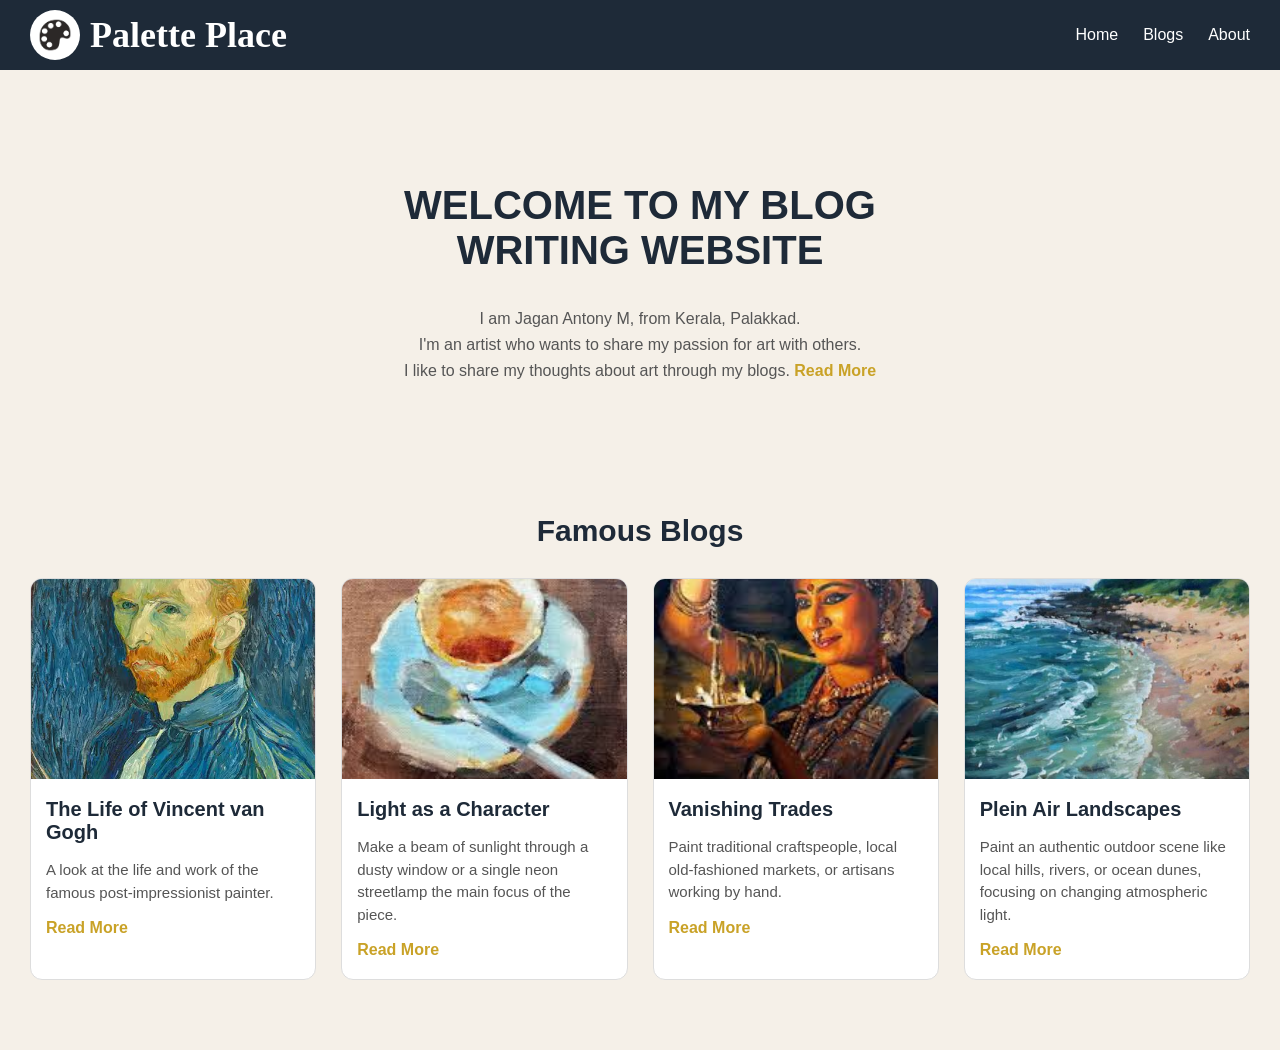
==== index.html @ dc1748e7 "initial commit" ====
<!DOCTYPE html>
<html>

<head>
    <meta charset="UTF-8">
    <meta name="viewport" content="width=device-width, initial-scale=1.0">

    <title>Palette Place</title>

    <link rel="stylesheet" href="style.css">
</head>

<body>

    <!-- Header -->
    <header class="header">

        <h1 class="logo">
            <img src="images/logo.jpg" alt="Palette Place Logo">
            Palette Place
        </h1>

        <nav>
            <ul>
                <li><a href="index.html">Home</a></li>
                <li><a href="pages/blogs.html">Blogs</a></li>
                <li><a href="pages/about.html">About</a></li>
            </ul>
        </nav>

    </header>


    <main>

        <!-- Welcome Section -->
        <section class="welcome">

            <h1>
                WELCOME TO MY BLOG<br>
                WRITING WEBSITE
            </h1>

            <p>
                I am Jagan Antony M, from Kerala, Palakkad.<br>
                I'm an artist who wants to share my passion for art with others.<br>
                I like to share my thoughts about art through my blogs.
                <a href="pages/blogs.html">Read More</a>
            </p>

        </section>


    
        <!-- Blog Section -->
        <section class="blog-section">

            <h2>Famous Blogs</h2>

            <div class="blog-list">

                <article class="blog-card">

                    <img src="images/vangogh.webp"
                         alt="Life of Vincent van Gogh">

                    <h3>The Life of Vincent van Gogh</h3>

                    <p>
                        A look at the life and work of the famous
                        post-impressionist painter.
                    </p>

                    <a href="pages/blogs.html">
                        Read More
                    </a>

                </article>


                <article class="blog-card">

                    <img src="images/blog2.jpg"
                         alt="Light as a Character">

                    <h3>Light as a Character</h3>

                    <p>
                        Make a beam of sunlight through a dusty window
                        or a single neon streetlamp the main focus of the piece.
                    </p>

                    <a href="pages/blogs.html">
                        Read More
                    </a>

                </article>


                <article class="blog-card">

                    <img src="images/blog3.jpg"
                         alt="Vanishing Trades">

                    <h3>Vanishing Trades</h3>

                    <p>
                        Paint traditional craftspeople, local old-fashioned
                        markets, or artisans working by hand.
                    </p>

                    <a href="pages/blogs.html">
                        Read More
                    </a>

                </article>


                <article class="blog-card">

                    <img src="images/blog4.jpg"
                         alt="Plein Air Landscapes">

                    <h3>Plein Air Landscapes</h3>

                    <p>
                        Paint an authentic outdoor scene like local hills,
                        rivers, or ocean dunes, focusing on changing
                        atmospheric light.
                    </p>

                    <a href="pages/blogs.html">
                        Read More
                    </a>

                </article>

            </div>

        </section>

    </main>

</body>

</html>
---- style.css ----
/* =========================
   General
========================= */

body {
    background-color: #f5f0e8;
    font-family: Arial, sans-serif;
    margin: 0;
    padding: 0;
}


/* =========================
   Header
========================= */

.header {
    background-color: #1e2a38;
    color: white;
    padding: 10px 30px;

    display: flex;
    align-items: center;
    justify-content: space-between;
}

.logo {
    font-size: 36px;
    font-family: serif;
    margin: 0;
    display: flex;
    align-items: center;
}

.logo img {
    width: 50px;
    height: 50px;
    object-fit: cover;
    margin-right: 10px;
    border-radius: 50%;
}


/* =========================
   Navigation
========================= */

nav ul {
    list-style: none;
    display: flex;
    gap: 25px;
    margin: 0;
    padding: 0;
}

nav a {
    color: white;
    text-decoration: none;
    font-size: 16px;
}

nav a:hover {
    color: #c9a227;
}


/* =========================
   Main
========================= */

main {
    padding: 30px;
}


/* =========================
   Welcome Section
========================= */

.welcome {
    text-align: center;
    padding: 50px 20px;
}

.welcome h1 {
    color: #1e2a38;
    font-size: 40px;
}

.welcome p {
    color: #555;
    line-height: 1.6;
}

.welcome a {
    color: #c9a227;
    text-decoration: none;
    font-weight: bold;
}

.welcome a:hover {
    text-decoration: underline;
}


/* =========================
   Section Headings
========================= */

.artist-section h2,
.blog-section h2 {
    text-align: center;
    color: #1e2a38;
    font-size: 30px;
    margin-bottom: 30px;
}


/* =========================
   Artist Card
========================= */

.artist-card {
    background-color: white;
    max-width: 600px;
    margin: 20px auto;
    padding: 20px;

    display: flex;
    gap: 20px;

    border-radius: 10px;
}

.artist-card img {
    width: 200px;
    height: 200px;
    object-fit: cover;
    border-radius: 8px;
}

.artist-card h3 {
    color: #1e2a38;
}

.artist-card p {
    line-height: 1.6;
    color: #555;
}

.artist-card a {
    color: #c9a227;
    text-decoration: none;
    font-weight: bold;
}

.artist-card a:hover {
    text-decoration: underline;
}


/* =========================
   Blog Section
========================= */

.blog-section {
    padding: 40px 0;
}

.blog-list {
    display: grid;

    grid-template-columns: repeat(4, 1fr);

    gap: 25px;
}


/* =========================
   Blog Card
========================= */

.blog-card {
    background-color: white;

    border: 1px solid #ddd;
    border-radius: 12px;

    overflow: hidden;

    padding-bottom: 20px;

    transition: transform 0.2s ease,
                box-shadow 0.2s ease;
}


/* Card hover effect */

.blog-card:hover {
    transform: translateY(-5px);

    box-shadow: 0 8px 20px rgba(0, 0, 0, 0.12);
}


/* Blog image */

.blog-card img {
    width: 100%;
    height: 200px;

    object-fit: cover;
}


/* Blog title */

.blog-card h3 {
    font-size: 20px;

    color: #1e2a38;

    margin: 15px;
}


/* Blog description */

.blog-card p {
    font-size: 15px;

    line-height: 1.5;

    margin: 15px;

    color: #555;
}


/* Read More */

.blog-card a {
    display: inline-block;

    margin: 0 15px;

    color: #c9a227;

    text-decoration: none;

    font-weight: bold;
}

.blog-card a:hover {
    text-decoration: underline;
}


/* =========================
   Responsive Design
========================= */

/* Tablet */

@media (max-width: 1000px) {

    .blog-list {
        grid-template-columns: repeat(2, 1fr);
    }

}


/* Mobile */

@media (max-width: 600px) {

    .header {
        flex-direction: column;
        gap: 15px;
    }

    .logo {
        font-size: 28px;
    }

    nav ul {
        gap: 15px;
    }

    .welcome h1 {
        font-size: 28px;
    }

    .artist-card {
        flex-direction: column;
        width: auto;
    }

    .artist-card img {
        width: 100%;
        height: 250px;
    }

    .blog-list {
        grid-template-columns: 1fr;
    }

}
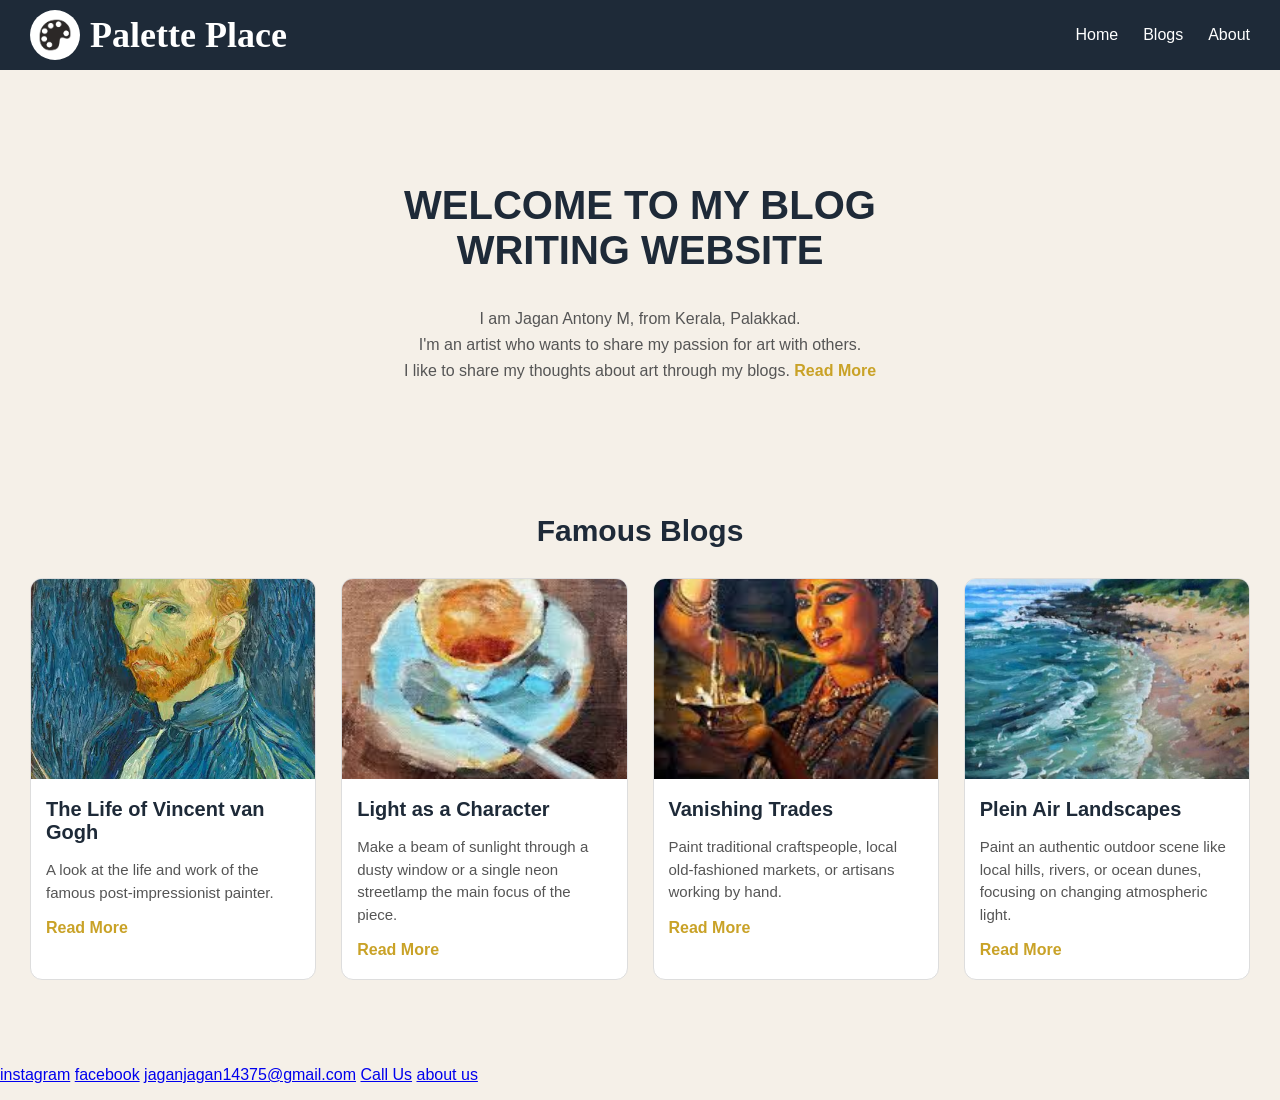
==== commit 2dde98fb: "update project files" ====
--- a/index.html
+++ b/index.html
@@ -13,7 +13,7 @@
 
 <body>
 
-    <!-- Header -->
+    
     <header class="header">
 
         <h1 class="logo">
@@ -135,12 +135,20 @@
                     </a>
 
                 </article>
-
-            </div>
-
-        </section>
-
-    </main>
+                 </div>
+                </section>
+                 </main>
+                 <footer class="footer">
+                
+                <div class="info">
+                    <p><a href="https://www.instagram.com/jaganantonymj/">instagram</a>
+                       <a href="https://www.facebook.com/jagan.m.7921">facebook</a> 
+                        <a href="mailto:jaganjagan14375@gmail.com">jaganjagan14375@gmail.com</a>
+                        <a href="tel:+919778159750">Call Us</a>
+                        <a href="/pages/about.html">about us</a>
+                    </p>
+                </div>
+            </footer>
 
 </body>
 
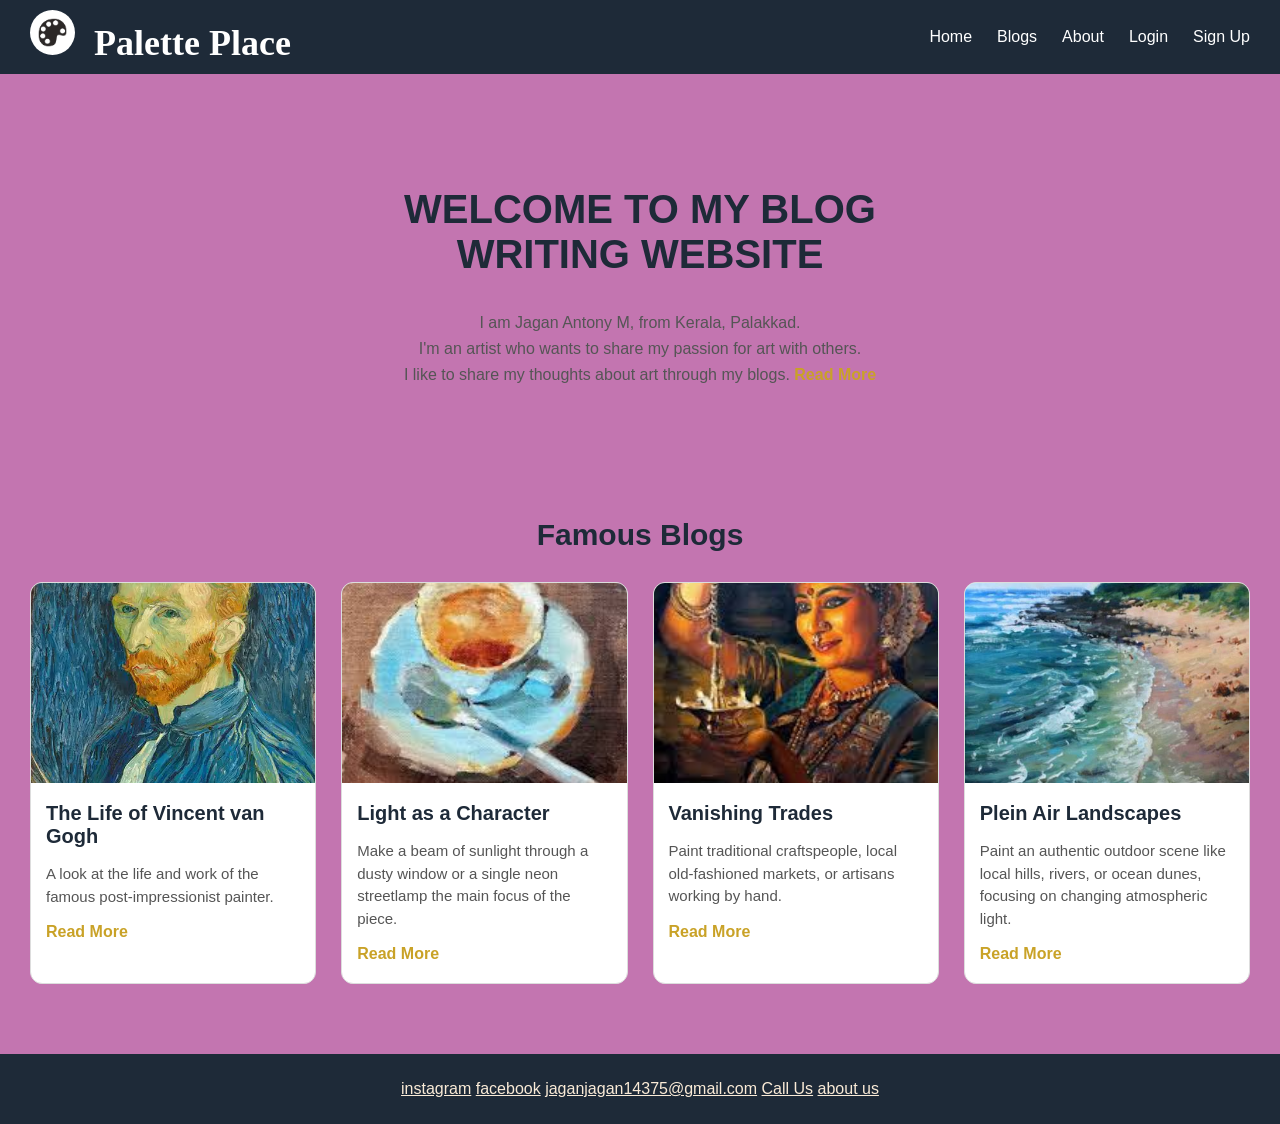
==== commit 4f710a61: "updated website code" ====
--- a/index.html
+++ b/index.html
@@ -8,7 +8,8 @@
 
     <title>Palette Place</title>
 
-    <link rel="stylesheet" href="style.css">
+    <link rel="stylesheet" href="css/style.css">
+    
 </head>
 
 <body>
@@ -16,16 +17,19 @@
     
     <header class="header">
 
-        <h1 class="logo">
+        <h1 class="logo" >
+            <a href="index.html">
             <img src="images/logo.jpg" alt="Palette Place Logo">
-            Palette Place
+            Palette Place </a>
         </h1>
-
+    </a>
         <nav>
             <ul>
                 <li><a href="index.html">Home</a></li>
-                <li><a href="pages/blogs.html">Blogs</a></li>
-                <li><a href="pages/about.html">About</a></li>
+                <li><a href="./pages/blogs.html">Blogs</a></li>
+                <li><a href="./pages/about.html">About</a></li>
+                <li><a href="./pages/login.html">Login</a></li>
+                <li><a href="./pages/signup.html">Sign Up</a></li>
             </ul>
         </nav>
 
--- a/css/style.css
+++ b/css/style.css
@@ -0,0 +1,349 @@
+
+/* =========================
+   General
+========================= */
+
+body {
+    background-color: #c375b0;
+    font-family: Arial, sans-serif;
+    margin: 0;
+    padding: 0;
+}
+
+
+/* =========================
+   Header
+========================= */
+
+.header {
+    background-color: #1e2a38;
+    color: white;
+    padding: 10px 30px;
+
+    display: flex;
+    align-items: center;
+    justify-content: space-between;
+}
+
+.logo {
+    font-size: 36px;
+    font-family: serif;
+    margin: 0;
+    display: flex;
+    align-items: center;
+  
+}
+.logo a{
+      text-decoration: none;
+    color: inherit;
+}
+.logo img {
+    width: 45px;
+    height: 45px;
+    object-fit: cover;
+    margin-right: 10px;
+    border-radius: 50%;
+}
+
+
+/* =========================
+   Navigation
+========================= */
+
+nav ul {
+    list-style: none;
+    display: flex;
+    gap: 25px;
+    margin: 0;
+    padding: 0;
+}
+
+nav a {
+    color: white;
+    text-decoration: none;
+    font-size: 16px;
+}
+
+nav a:hover {
+    color: #c9a227;
+}
+
+
+/* =========================
+   Main
+========================= */
+
+main {
+    padding: 30px;
+}
+
+
+/* =========================
+   Welcome Section
+========================= */
+
+.welcome {
+    text-align: center;
+    padding: 50px 20px;
+}
+
+.welcome h1 {
+    color: #1e2a38;
+    font-size: 40px;
+}
+
+.welcome p {
+    color: #555;
+    line-height: 1.6;
+}
+
+.welcome a {
+    color: #c9a227;
+    text-decoration: none;
+    font-weight: bold;
+}
+
+.welcome a:hover {
+    text-decoration: underline;
+}
+
+
+/* =========================
+   Section Headings
+========================= */
+
+.artist-section h2,
+.blog-section h2 {
+    text-align: center;
+    color: #1e2a38;
+    font-size: 30px;
+    margin-bottom: 30px;
+}
+
+
+/* =========================
+   Artist Card
+========================= */
+
+.artist-card {
+    background-color: white;
+    max-width: 600px;
+    margin: 20px auto;
+    padding: 20px;
+
+    display: flex;
+    gap: 20px;
+
+    border-radius: 10px;
+}
+
+.artist-card img {
+    width: 200px;
+    height: 200px;
+    object-fit: cover;
+    border-radius: 8px;
+}
+
+.artist-card h3 {
+    color: #1e2a38;
+}
+
+.artist-card p {
+    line-height: 1.6;
+    color: #555;
+}
+
+.artist-card a {
+    color: #c9a227;
+    text-decoration: none;
+    font-weight: bold;
+}
+
+.artist-card a:hover {
+    text-decoration: underline;
+}
+
+
+/* =========================
+   Blog Section
+========================= */
+
+.blog-section {
+    padding: 40px 0;
+}
+
+.blog-list {
+    display: grid;
+
+    grid-template-columns: repeat(4, 1fr);
+
+    gap: 25px;
+}
+
+
+/* =========================
+   Blog Card
+========================= */
+
+.blog-card {
+    background-color: white;
+
+    border: 1px solid #ddd;
+    border-radius: 12px;
+
+    overflow: hidden;
+
+    padding-bottom: 20px;
+
+    transition: transform 0.2s ease,
+                box-shadow 0.2s ease;
+}
+
+
+/* Card hover effect */
+
+.blog-card:hover {
+    transform: translateY(-5px);
+
+    box-shadow: 0 8px 20px rgba(0, 0, 0, 0.12);
+}
+
+
+/* Blog image */
+
+.blog-card img {
+    width: 100%;
+    height: 200px;
+
+    object-fit: cover;
+}
+
+
+/* Blog title */
+
+.blog-card h3 {
+    font-size: 20px;
+
+    color: #1e2a38;
+
+    margin: 15px;
+}
+
+
+/* Blog description */
+
+.blog-card p {
+    font-size: 15px;
+
+    line-height: 1.5;
+
+    margin: 15px;
+
+    color: #555;
+}
+
+
+/* Read More */
+
+.blog-card a {
+    display: inline-block;
+
+    margin: 0 15px;
+
+    color: #c9a227;
+
+    text-decoration: none;
+
+    font-weight: bold;
+}
+
+.blog-card a:hover {
+    text-decoration: underline;
+}
+
+
+/* =========================
+   Responsive Design
+========================= */
+
+/* Tablet */
+
+@media (max-width: 1000px) {
+
+    .blog-list {
+        grid-template-columns: repeat(2, 1fr);
+    }
+
+}
+
+
+/* Mobile */
+
+@media (max-width: 600px) {
+
+    .header {
+        flex-direction: column;
+        gap: 15px;
+    }
+
+    .logo {
+        font-size: 28px;
+    }
+
+    nav ul {
+        gap: 15px;
+    }
+
+    .welcome h1 {
+        font-size: 28px;
+    }
+
+    .artist-card {
+        flex-direction: column;
+        width: auto;
+    }
+
+    .artist-card img {
+        width: 100%;
+        height: 250px;
+    }
+
+    .blog-list {
+        grid-template-columns: 1fr;
+    }
+
+}
+
+.footer {
+   background-color: #1e2a38;
+    padding: 10px 30px;
+
+}
+.info{
+    text-align: center;
+}
+.info a{
+    font-family: 'Franklin Gothic Medium', 'Arial Narrow', Arial, sans-serif;
+    color:antiquewhite;
+}
+
+/*about page*/
+.about-container {
+    display: flex;
+    align-items: center;
+    justify-content: space-between;
+    width: 100%;
+    padding: 60px;
+    box-sizing: border-box;
+}
+
+.about-img {
+    margin-left: auto;
+}
+
+.about-img img {
+    width: 400px;
+    height: 450px;
+    object-fit: cover;
+    flex-direction: end;
+}
